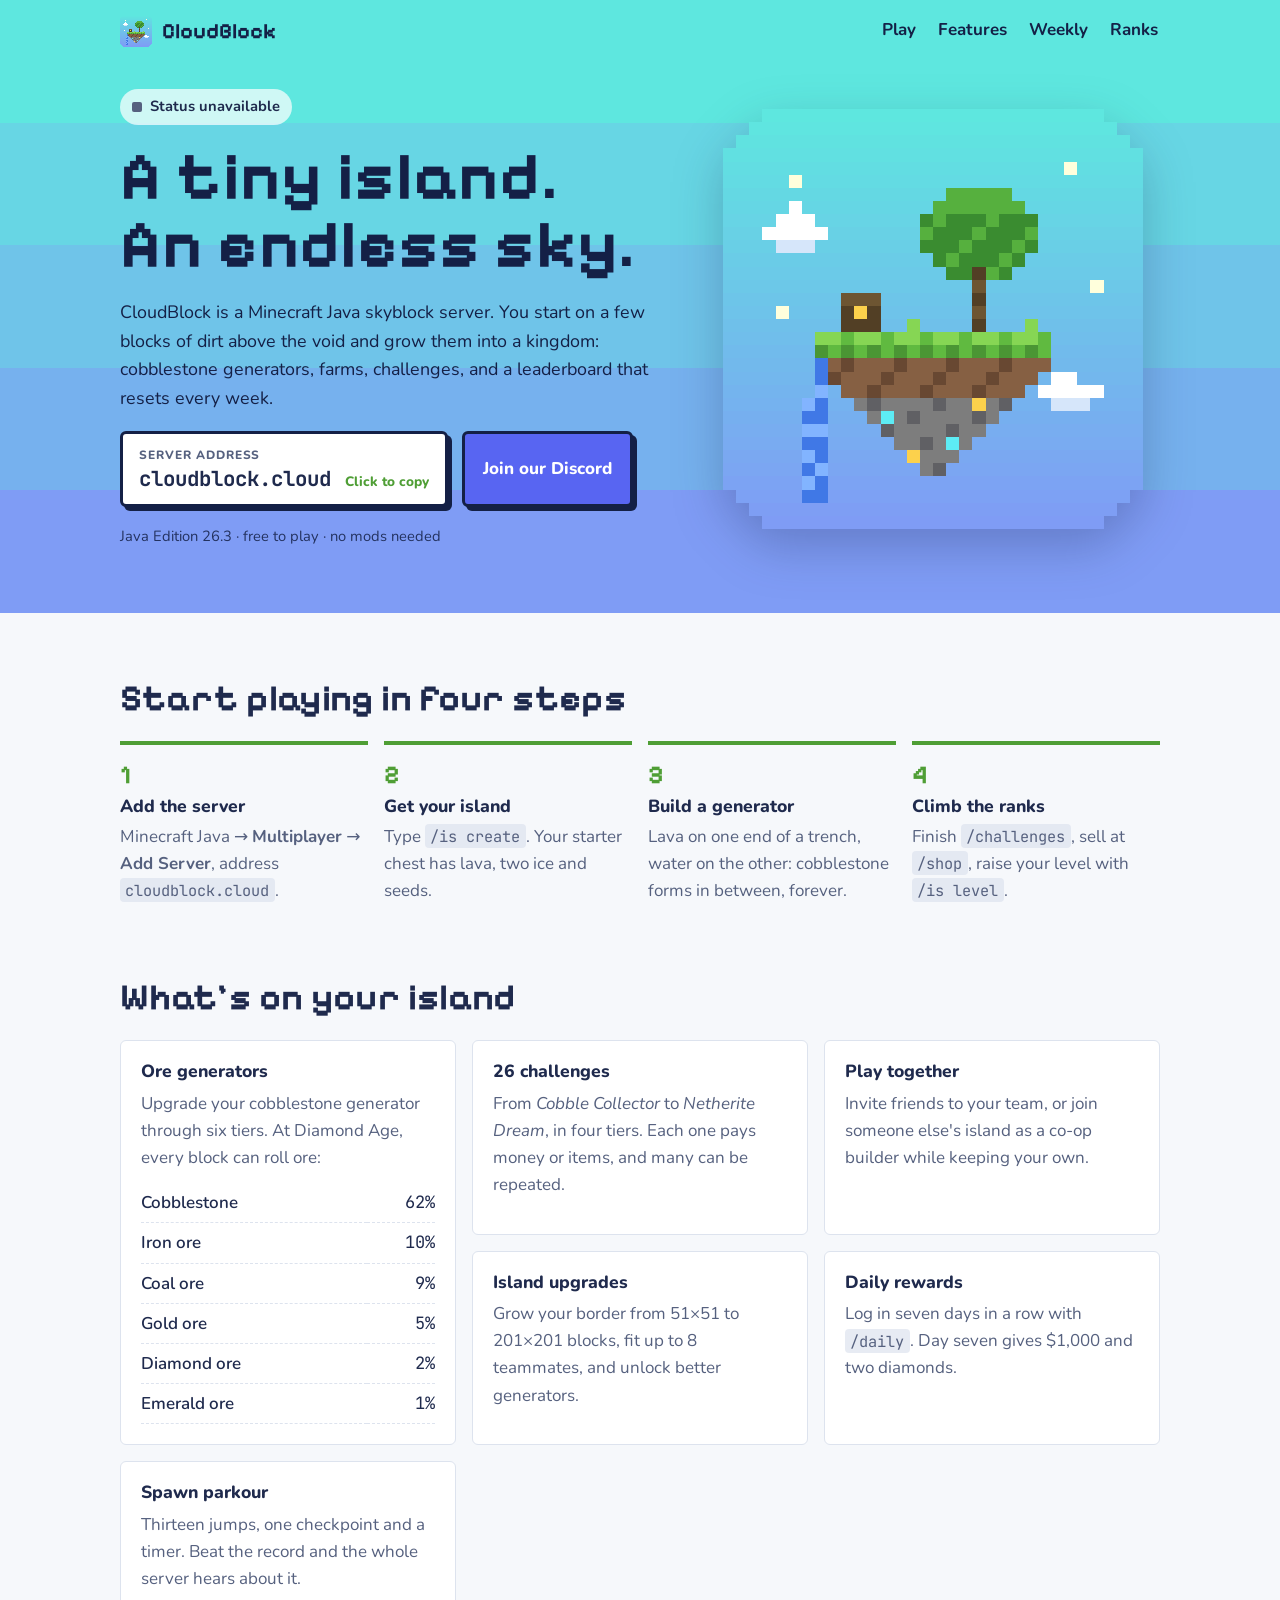
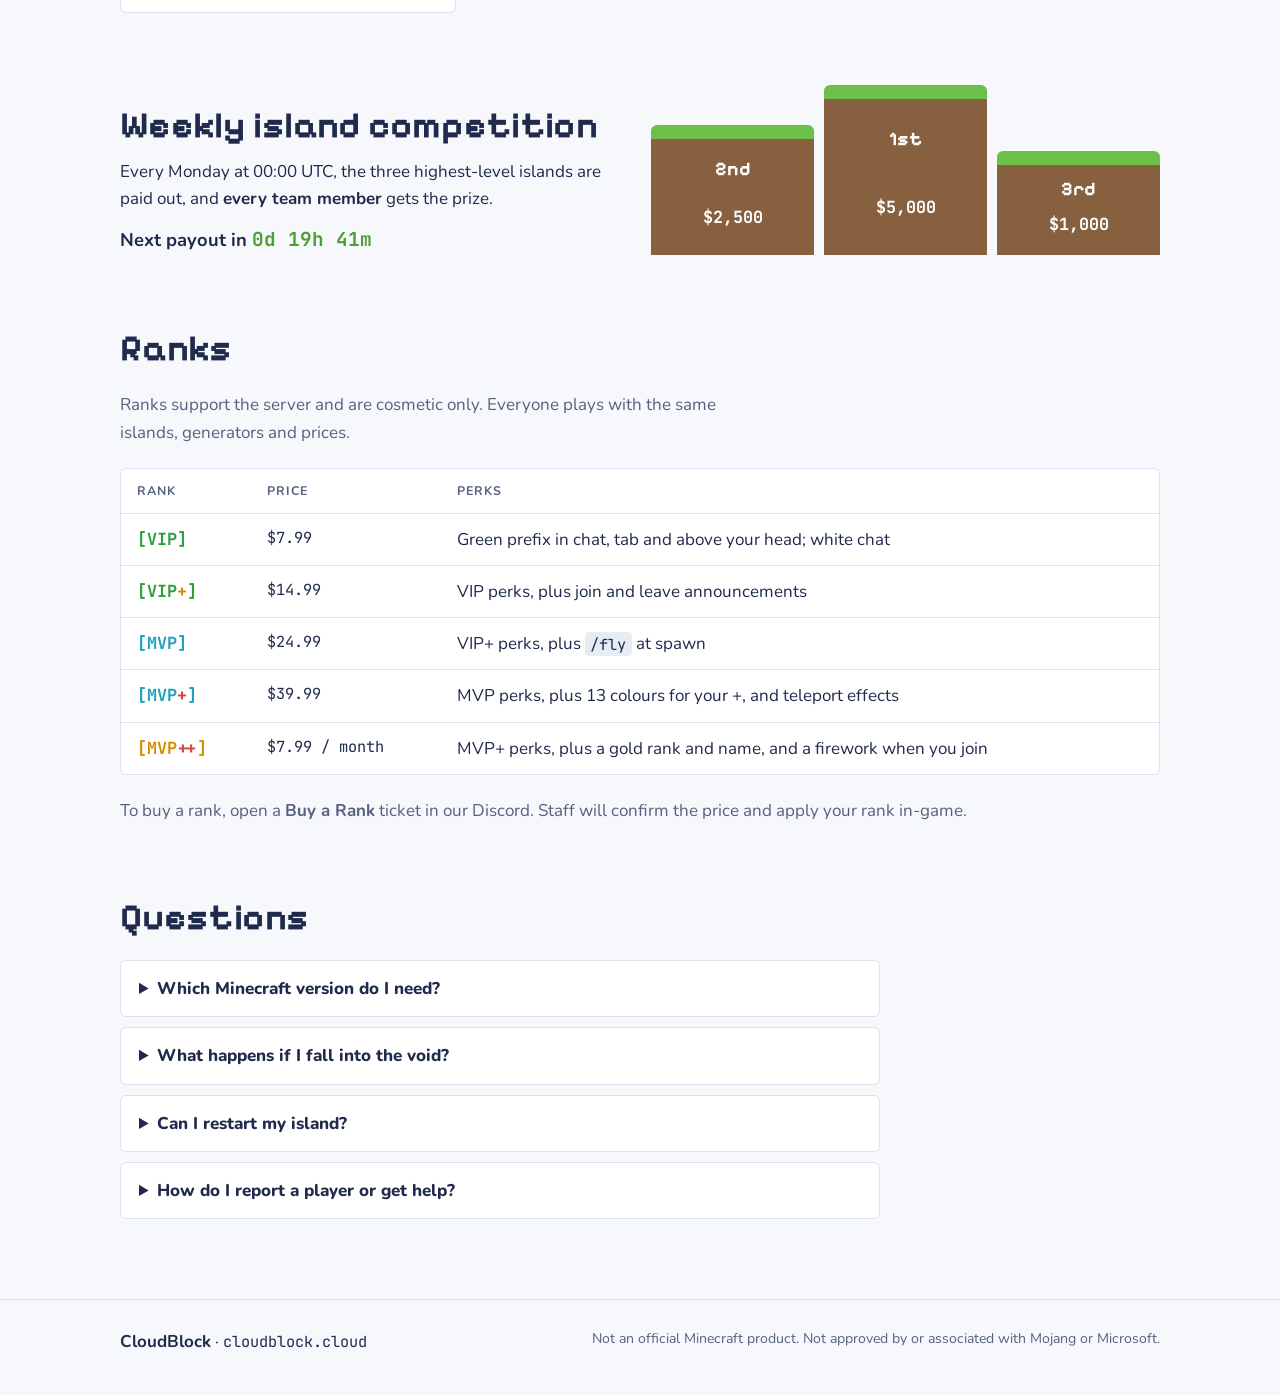
==== index.html @ 8613d55b "CloudBlock website Co-Authored-By: Claude Opus 5.5 <noreply@anthropic.com>" ====
<!doctype html>
<html lang="en">
<head>
<meta charset="utf-8">
<meta name="viewport" content="width=device-width, initial-scale=1, viewport-fit=cover">
<title>CloudBlock Skyblock</title>
<meta name="description" content="CloudBlock is a Minecraft Java skyblock server. Start on a tiny island in the void, build ore generators, finish challenges and win the weekly island competition. Join at cloudblock.cloud">
<meta property="og:title" content="CloudBlock Skyblock">
<meta property="og:description" content="Start on a tiny island in the void and build it into a kingdom. Join at cloudblock.cloud">
<meta property="og:image" content="https://cloudblock.cloud/assets/logo.png">
<meta property="og:url" content="https://cloudblock.cloud/">
<meta name="theme-color" content="#5ee7df">
<link rel="icon" type="image/png" href="assets/favicon.png">
<link rel="preconnect" href="https://fonts.googleapis.com">
<link rel="preconnect" href="https://fonts.gstatic.com" crossorigin>
<link rel="stylesheet" href="https://fonts.googleapis.com/css2?family=Pixelify+Sans:wght@500;700&family=Nunito:wght@400;600;800&family=JetBrains+Mono:wght@500;700&display=swap">
<link rel="stylesheet" href="style.css">
</head>
<body>
<header class="sky" id="top">
  <div class="clouds" aria-hidden="true"><span class="cloud c1"></span><span class="cloud c2"></span><span class="cloud c3"></span></div>
  <nav class="nav wrap" aria-label="Main">
    <a class="brand" href="#top"><img src="assets/favicon.png" alt="" width="32" height="32"><span>CloudBlock</span></a>
    <div class="nav-links">
      <a href="#start">Play</a>
      <a href="#island">Features</a>
      <a href="#weekly">Weekly</a>
      <a href="#ranks">Ranks</a>
      <a class="discord-link" href="#" data-discord hidden>Discord</a>
    </div>
  </nav>

  <div class="hero wrap">
    <div class="hero-copy">
      <p class="status" id="status" aria-live="polite"><span class="dot"></span><span id="status-text">Checking server…</span></p>
      <h1>A tiny island.<br>An endless sky.</h1>
      <p class="lede">CloudBlock is a Minecraft Java skyblock server. You start on a few blocks of dirt above the void and grow them into a kingdom: cobblestone generators, farms, challenges, and a leaderboard that resets every week.</p>
      <div class="join">
        <button class="ip" id="copy-ip" type="button" aria-describedby="copy-hint">
          <span class="ip-label">Server address</span>
          <span class="ip-value" id="ip-value">cloudblock.cloud</span>
          <span class="ip-action" id="copy-hint">Click to copy</span>
        </button>
        <a class="btn btn-discord" href="#" data-discord hidden>Join our Discord</a>
      </div>
      <p class="small">Java Edition 26.3 · free to play · no mods needed</p>
    </div>
    <div class="hero-art">
      <img class="island" src="assets/logo.png" alt="A floating grass island with an oak tree, a chest and a waterfall" width="512" height="512">
    </div>
  </div>
</header>

<main>
  <section class="section wrap" id="start">
    <h2>Start playing in four steps</h2>
    <ol class="steps">
      <li><h3>Add the server</h3><p>Minecraft Java → <b>Multiplayer</b> → <b>Add Server</b>, address <code>cloudblock.cloud</code>.</p></li>
      <li><h3>Get your island</h3><p>Type <code>/is create</code>. Your starter chest has lava, two ice and seeds.</p></li>
      <li><h3>Build a generator</h3><p>Lava on one end of a trench, water on the other: cobblestone forms in between, forever.</p></li>
      <li><h3>Climb the ranks</h3><p>Finish <code>/challenges</code>, sell at <code>/shop</code>, raise your level with <code>/is level</code>.</p></li>
    </ol>
  </section>

  <section class="section wrap" id="island">
    <h2>What's on your island</h2>
    <div class="features">
      <article class="feature">
        <h3>Ore generators</h3>
        <p>Upgrade your cobblestone generator through six tiers. At Diamond Age, every block can roll ore:</p>
        <table class="odds">
          <caption class="sr">Diamond Age generator odds</caption>
          <tbody>
            <tr><th scope="row">Cobblestone</th><td>62%</td></tr>
            <tr><th scope="row">Iron ore</th><td>10%</td></tr>
            <tr><th scope="row">Coal ore</th><td>9%</td></tr>
            <tr><th scope="row">Gold ore</th><td>5%</td></tr>
            <tr><th scope="row">Diamond ore</th><td>2%</td></tr>
            <tr><th scope="row">Emerald ore</th><td>1%</td></tr>
          </tbody>
        </table>
      </article>
      <article class="feature">
        <h3>26 challenges</h3>
        <p>From <i>Cobble Collector</i> to <i>Netherite Dream</i>, in four tiers. Each one pays money or items, and many can be repeated.</p>
      </article>
      <article class="feature">
        <h3>Play together</h3>
        <p>Invite friends to your team, or join someone else's island as a co-op builder while keeping your own.</p>
      </article>
      <article class="feature">
        <h3>Island upgrades</h3>
        <p>Grow your border from 51×51 to 201×201 blocks, fit up to 8 teammates, and unlock better generators.</p>
      </article>
      <article class="feature">
        <h3>Daily rewards</h3>
        <p>Log in seven days in a row with <code>/daily</code>. Day seven gives $1,000 and two diamonds.</p>
      </article>
      <article class="feature">
        <h3>Spawn parkour</h3>
        <p>Thirteen jumps, one checkpoint and a timer. Beat the record and the whole server hears about it.</p>
      </article>
    </div>
  </section>

  <section class="section wrap weekly" id="weekly">
    <div class="weekly-copy">
      <h2>Weekly island competition</h2>
      <p>Every Monday at 00:00 UTC, the three highest-level islands are paid out, and <b>every team member</b> gets the prize.</p>
      <p class="countdown" aria-live="off">Next payout in <span id="countdown" class="mono">—</span></p>
    </div>
    <ol class="podium" aria-label="Weekly prizes per team member">
      <li class="p2"><span class="place">2nd</span><span class="prize mono">$2,500</span></li>
      <li class="p1"><span class="place">1st</span><span class="prize mono">$5,000</span></li>
      <li class="p3"><span class="place">3rd</span><span class="prize mono">$1,000</span></li>
    </ol>
  </section>

  <section class="section wrap" id="ranks">
    <h2>Ranks</h2>
    <p class="section-lede">Ranks support the server and are cosmetic only. Everyone plays with the same islands, generators and prices.</p>
    <div class="table-wrap">
      <table class="ranks">
        <thead><tr><th scope="col">Rank</th><th scope="col">Price</th><th scope="col">Perks</th></tr></thead>
        <tbody>
          <tr><td><span class="tag vip">[VIP]</span></td><td class="mono">$7.99</td><td>Green prefix in chat, tab and above your head; white chat</td></tr>
          <tr><td><span class="tag vip">[VIP<b class="plus-gold">+</b>]</span></td><td class="mono">$14.99</td><td>VIP perks, plus join and leave announcements</td></tr>
          <tr><td><span class="tag mvp">[MVP]</span></td><td class="mono">$24.99</td><td>VIP+ perks, plus <code>/fly</code> at spawn</td></tr>
          <tr><td><span class="tag mvp">[MVP<b class="plus-red">+</b>]</span></td><td class="mono">$39.99</td><td>MVP perks, plus 13 colours for your +, and teleport effects</td></tr>
          <tr><td><span class="tag mvpp">[MVP<b class="plus-red">++</b>]</span></td><td class="mono">$7.99 / month</td><td>MVP+ perks, plus a gold rank and name, and a firework when you join</td></tr>
        </tbody>
      </table>
    </div>
    <p class="note">To buy a rank, open a <b>Buy a Rank</b> ticket in our Discord. Staff will confirm the price and apply your rank in-game.</p>
  </section>

  <section class="section wrap" id="faq">
    <h2>Questions</h2>
    <div class="faq">
      <details><summary>Which Minecraft version do I need?</summary><p>Java Edition 26.3. Older Java versions can usually join too. Bedrock is not supported yet.</p></details>
      <details><summary>What happens if I fall into the void?</summary><p>Nothing bad. You are sent back to your island home with your items.</p></details>
      <details><summary>Can I restart my island?</summary><p>Yes, with <code>/is reset</code>. Your inventory, ender chest and XP are cleared too, so resets can't be farmed.</p></details>
      <details><summary>How do I report a player or get help?</summary><p>Open a Support or Report ticket in our Discord. Only you and the staff can see it.</p></details>
    </div>
  </section>
</main>

<footer class="footer">
  <div class="wrap footer-inner">
    <p><b>CloudBlock</b> · <span class="mono">cloudblock.cloud</span></p>
    <p class="legal">Not an official Minecraft product. Not approved by or associated with Mojang or Microsoft.</p>
  </div>
</footer>

<script src="app.js"></script>
</body>
</html>
---- style.css ----
/* Layout: a pixel sky header (stepped gradient like the logo), then calm reading sections on paper. */
:root {
  --sky-1: #5ee7df;
  --sky-2: #67d6e4;
  --sky-3: #6fc4e9;
  --sky-4: #76b1ee;
  --sky-5: #7f9cf5;
  --paper: #f6f8fb;
  --surface: #ffffff;
  --ink: #1f2a4d;
  --muted: #56617f;
  --line: #dde3ee;
  --grass: #4f9e35;
  --grass-hi: #6cc04a;
  --dirt: #86603f;
  --gold: #e8a812;
  --hero-ink: #142046;
  --font-display: "Pixelify Sans", "Courier New", monospace;
  --font-body: "Nunito", "Segoe UI", system-ui, sans-serif;
  --font-mono: "JetBrains Mono", ui-monospace, Consolas, monospace;
  --radius: 6px;
}

@media (prefers-color-scheme: dark) {
  :root:not([data-theme="light"]) {
    --sky-1: #16224a;
    --sky-2: #19285a;
    --sky-3: #1d2f68;
    --sky-4: #213676;
    --sky-5: #263d85;
    --paper: #0f1426;
    --surface: #161d36;
    --ink: #e7ecfa;
    --muted: #a3adc9;
    --line: #273152;
    --grass: #6cc04a;
    --grass-hi: #86d663;
    --hero-ink: #f1f5ff;
    color-scheme: dark;
  }
}
:root[data-theme="dark"] {
  --sky-1: #16224a; --sky-2: #19285a; --sky-3: #1d2f68; --sky-4: #213676; --sky-5: #263d85;
  --paper: #0f1426; --surface: #161d36; --ink: #e7ecfa; --muted: #a3adc9; --line: #273152;
  --grass: #6cc04a; --grass-hi: #86d663; --hero-ink: #f1f5ff;
  color-scheme: dark;
}

* { box-sizing: border-box; }
html { scroll-behavior: smooth; }
body {
  margin: 0;
  background: var(--paper);
  color: var(--ink);
  font: 400 17px/1.6 var(--font-body);
  -webkit-font-smoothing: antialiased;
}
img { max-width: 100%; height: auto; }
a { color: inherit; }
code, .mono { font-family: var(--font-mono); font-size: .9em; }
code { background: color-mix(in srgb, var(--line) 70%, transparent); padding: .1em .35em; border-radius: 4px; }
.sr { position: absolute; width: 1px; height: 1px; overflow: hidden; clip: rect(0 0 0 0); }
.wrap { width: min(1080px, 100%); margin-inline: auto; padding-inline: 20px; }
h1, h2, h3 { text-wrap: balance; line-height: 1.15; margin: 0; }
h2 { font: 700 clamp(1.7rem, 3.2vw, 2.3rem)/1.15 var(--font-display); letter-spacing: .01em; }
h3 { font-size: 1.1rem; font-weight: 800; }
:focus-visible { outline: 3px solid var(--gold); outline-offset: 3px; }

/* ---------- sky header ---------- */
.sky {
  position: relative;
  overflow: hidden;
  color: var(--hero-ink);
  /* Hard stops give the sky the same banded look as the pixel logo. */
  background: linear-gradient(180deg,
    var(--sky-1) 0 20%, var(--sky-2) 20% 40%, var(--sky-3) 40% 60%, var(--sky-4) 60% 80%, var(--sky-5) 80% 100%);
  padding-block: 12px 56px;
}
.nav { display: flex; align-items: center; justify-content: space-between; gap: 16px; flex-wrap: wrap; position: relative; z-index: 2; }
.brand { display: flex; align-items: center; gap: 10px; text-decoration: none; font: 700 1.35rem var(--font-display); }
.brand img { image-rendering: pixelated; }
.nav-links { display: flex; gap: 6px 18px; flex-wrap: wrap; font-weight: 700; }
.nav-links a { text-decoration: none; padding: 4px 2px; border-bottom: 2px solid transparent; }
.nav-links a:hover { border-color: currentColor; }

.hero {
  position: relative; z-index: 1;
  display: grid; grid-template-columns: minmax(0, 1.1fr) minmax(0, .9fr); gap: 32px; align-items: center;
  padding-block: 40px 8px;
}
.hero-copy { min-width: 0; display: grid; gap: 18px; }
.hero h1 { font: 700 clamp(2.4rem, 6vw, 4.2rem)/1.02 var(--font-display); letter-spacing: .01em; }
.lede { margin: 0; font-size: 1.12rem; max-width: 56ch; }
.small { margin: 0; font-size: .92rem; opacity: .85; }

.status {
  justify-self: start; margin: 0;
  display: inline-flex; align-items: center; gap: 8px;
  padding: 6px 12px; border-radius: 999px;
  background: color-mix(in srgb, var(--surface) 70%, transparent);
  color: var(--ink); font-weight: 700; font-size: .92rem;
}
.dot { width: 10px; height: 10px; border-radius: 2px; background: var(--muted); }
.status.online .dot { background: #2fb84b; box-shadow: 0 0 0 3px color-mix(in srgb, #2fb84b 30%, transparent); }
.status.offline .dot { background: #d9443b; }

.join { display: flex; flex-wrap: wrap; gap: 14px; align-items: stretch; }
.ip {
  display: grid; grid-template-columns: auto auto; column-gap: 14px; align-items: baseline;
  text-align: left; cursor: pointer;
  padding: 12px 16px; border: 3px solid var(--hero-ink); border-radius: var(--radius);
  background: var(--surface); color: var(--ink);
  box-shadow: 4px 4px 0 var(--hero-ink);
  font: inherit; transition: transform .08s, box-shadow .08s;
}
.ip:hover { transform: translate(-1px, -1px); box-shadow: 5px 5px 0 var(--hero-ink); }
.ip:active { transform: translate(3px, 3px); box-shadow: 1px 1px 0 var(--hero-ink); }
.ip-label { grid-column: 1 / -1; font-size: .75rem; font-weight: 800; text-transform: uppercase; letter-spacing: .08em; color: var(--muted); }
.ip-value { font: 700 1.3rem var(--font-mono); }
.ip-action { font-size: .85rem; color: var(--grass); font-weight: 800; }

.btn {
  display: inline-flex; align-items: center; padding: 12px 18px; border-radius: var(--radius);
  font-weight: 800; text-decoration: none;
  border: 3px solid var(--hero-ink); box-shadow: 4px 4px 0 var(--hero-ink);
}
.btn-discord { background: #5865f2; color: #fff; }

.hero-art { display: grid; place-items: center; min-width: 0; }
.island {
  width: min(420px, 100%); image-rendering: pixelated;
  /* The logo's own sky is clipped to a rounded square; float it as a tile. */
  border-radius: 18px;
  filter: drop-shadow(0 18px 24px rgba(20, 32, 70, .25));
  animation: bob 6s ease-in-out infinite;
}
@keyframes bob { 50% { transform: translateY(-12px); } }

.clouds { position: absolute; inset: 0; pointer-events: none; }
.cloud {
  position: absolute; width: 12px; height: 12px; background: #fff; opacity: .85;
  /* A small pixel cloud drawn with box-shadows, 12px per pixel. */
  box-shadow: 12px 0 #fff, 24px 0 #fff, -12px 12px #fff, 0 12px #fff, 12px 12px #fff, 24px 12px #fff, 36px 12px #fff,
    -12px 24px #dde9fb, 0 24px #dde9fb, 12px 24px #dde9fb, 24px 24px #dde9fb, 36px 24px #dde9fb;
  animation: drift linear infinite;
}
.c1 { top: 16%; left: -10%; animation-duration: 70s; }
.c2 { top: 58%; left: -20%; animation-duration: 95s; animation-delay: -40s; transform: scale(.7); }
.c3 { top: 30%; left: -15%; animation-duration: 120s; animation-delay: -80s; }
@keyframes drift { to { left: 110%; } }
@media (prefers-color-scheme: dark) { :root:not([data-theme="light"]) .cloud { opacity: .18; } }
:root[data-theme="dark"] .cloud { opacity: .18; }

/* ---------- sections ---------- */
.section { padding-block: 64px 8px; display: grid; gap: 22px; }
.section-lede { margin: 0; color: var(--muted); max-width: 62ch; }

.steps { list-style: none; padding: 0; margin: 0; counter-reset: step; display: grid; grid-template-columns: repeat(4, minmax(0, 1fr)); gap: 16px; }
.steps li { counter-increment: step; display: grid; gap: 6px; align-content: start; padding-top: 14px; border-top: 4px solid var(--grass); }
.steps li::before { content: counter(step); font: 700 1.6rem var(--font-display); color: var(--grass); }
.steps p { margin: 0; color: var(--muted); }

.features { display: grid; grid-template-columns: repeat(3, minmax(0, 1fr)); gap: 16px; }
.feature { min-width: 0; display: grid; gap: 8px; align-content: start; padding: 20px; background: var(--surface); border: 1px solid var(--line); border-radius: var(--radius); }
.feature p { margin: 0; color: var(--muted); }
.feature:first-child { grid-row: span 2; }
.odds { width: 100%; border-collapse: collapse; font-variant-numeric: tabular-nums; margin-top: 4px; }
.odds th { text-align: left; font-weight: 600; color: var(--ink); }
.odds td { text-align: right; font-family: var(--font-mono); }
.odds th, .odds td { padding: 6px 0; border-bottom: 1px dashed var(--line); }

/* weekly */
.weekly { grid-template-columns: minmax(0, 1fr) minmax(0, 1fr); align-items: end; }
.weekly-copy { display: grid; gap: 12px; min-width: 0; }
.weekly-copy p { margin: 0; }
.countdown { font-size: 1.15rem; font-weight: 700; }
.countdown .mono { font-size: 1.05em; color: var(--grass); }
.podium { list-style: none; margin: 0; padding: 0; display: grid; grid-template-columns: repeat(3, minmax(0, 1fr)); gap: 10px; align-items: end; }
.podium li { display: grid; gap: 4px; place-items: center; padding: 14px 6px; color: #fff; border-radius: var(--radius) var(--radius) 0 0;
  background: linear-gradient(180deg, var(--grass-hi) 0 14px, var(--dirt) 14px); text-align: center; }
.p1 { min-height: 170px; }
.p2 { min-height: 130px; }
.p3 { min-height: 104px; }
.place { font: 700 1.2rem var(--font-display); margin-top: 8px; }
.prize { font-weight: 700; font-size: 1.05rem; }

/* ranks */
.table-wrap { overflow-x: auto; border: 1px solid var(--line); border-radius: var(--radius); background: var(--surface); }
.ranks { width: 100%; border-collapse: collapse; min-width: 560px; }
.ranks th, .ranks td { padding: 12px 16px; text-align: left; border-bottom: 1px solid var(--line); vertical-align: top; }
.ranks thead th { font-size: .78rem; text-transform: uppercase; letter-spacing: .08em; color: var(--muted); }
.ranks tbody tr:last-child td { border-bottom: 0; }
.tag { font: 700 1.05rem var(--font-mono); white-space: nowrap; }
.tag b { font-weight: 700; }
.vip { color: #2e9e3c; }
.mvp { color: #1f9fbf; }
.mvpp { color: #d18f00; }
.plus-gold { color: #d18f00; }
.plus-red { color: #d9443b; }
.note { margin: 0; color: var(--muted); }

/* faq */
.faq { display: grid; gap: 10px; max-width: 760px; }
details { border: 1px solid var(--line); border-radius: var(--radius); background: var(--surface); padding: 14px 18px; }
summary { cursor: pointer; font-weight: 800; }
details p { margin: 10px 0 0; color: var(--muted); }

.footer { margin-top: 72px; border-top: 1px solid var(--line); padding-block: 28px 40px; }
.footer-inner { display: flex; flex-wrap: wrap; gap: 8px 24px; justify-content: space-between; }
.footer p { margin: 0; }
.legal { color: var(--muted); font-size: .88rem; }

/* ---------- responsive ---------- */
@media (max-width: 860px) {
  .hero { grid-template-columns: minmax(0, 1fr); }
  .hero-art { order: -1; }
  .island { width: min(240px, 70%); }
  .steps { grid-template-columns: repeat(2, minmax(0, 1fr)); }
  .features { grid-template-columns: repeat(2, minmax(0, 1fr)); }
  .feature:first-child { grid-row: auto; }
  .weekly { grid-template-columns: minmax(0, 1fr); }
}
@media (max-width: 520px) {
  body { font-size: 16px; }
  .steps, .features { grid-template-columns: minmax(0, 1fr); }
  .ip-value { font-size: 1.1rem; }
  .nav-links { gap: 4px 12px; font-size: .95rem; }
}
@media (prefers-reduced-motion: reduce) {
  .island, .cloud { animation: none; }
  html { scroll-behavior: auto; }
}
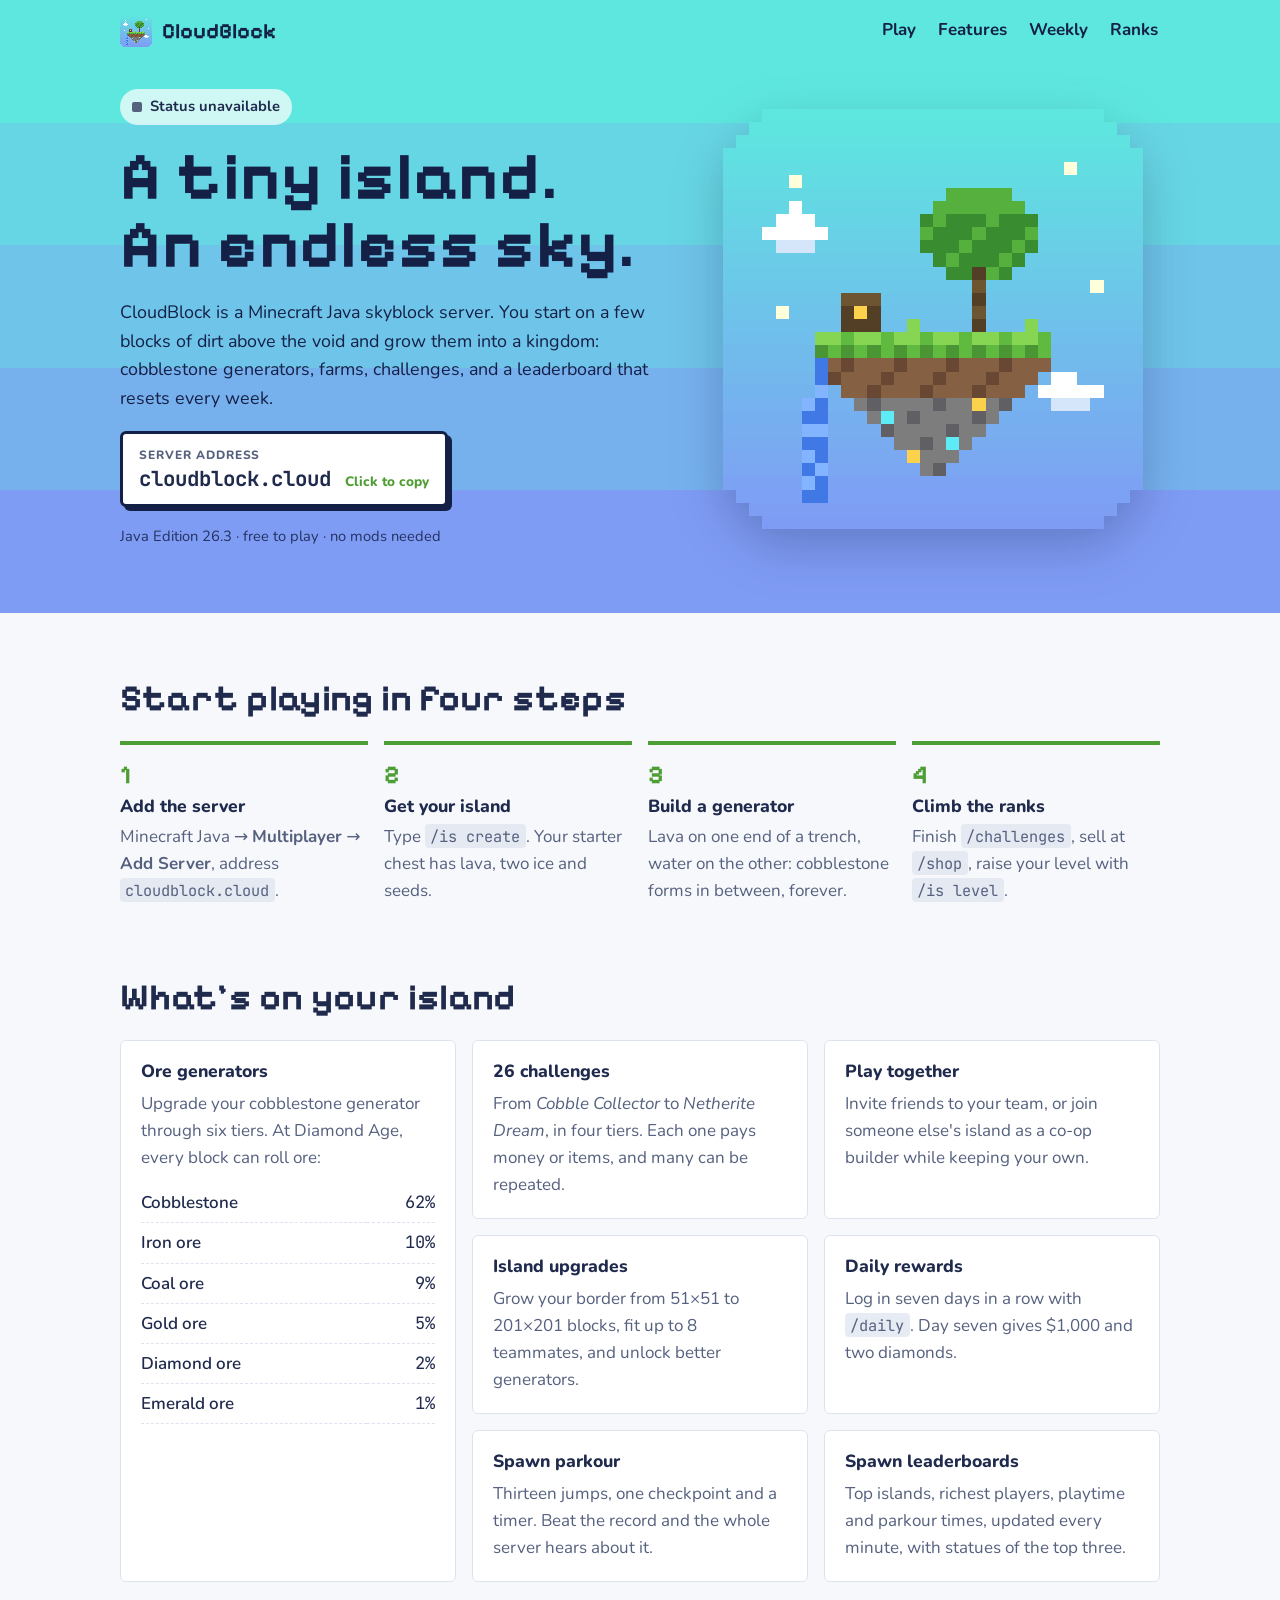
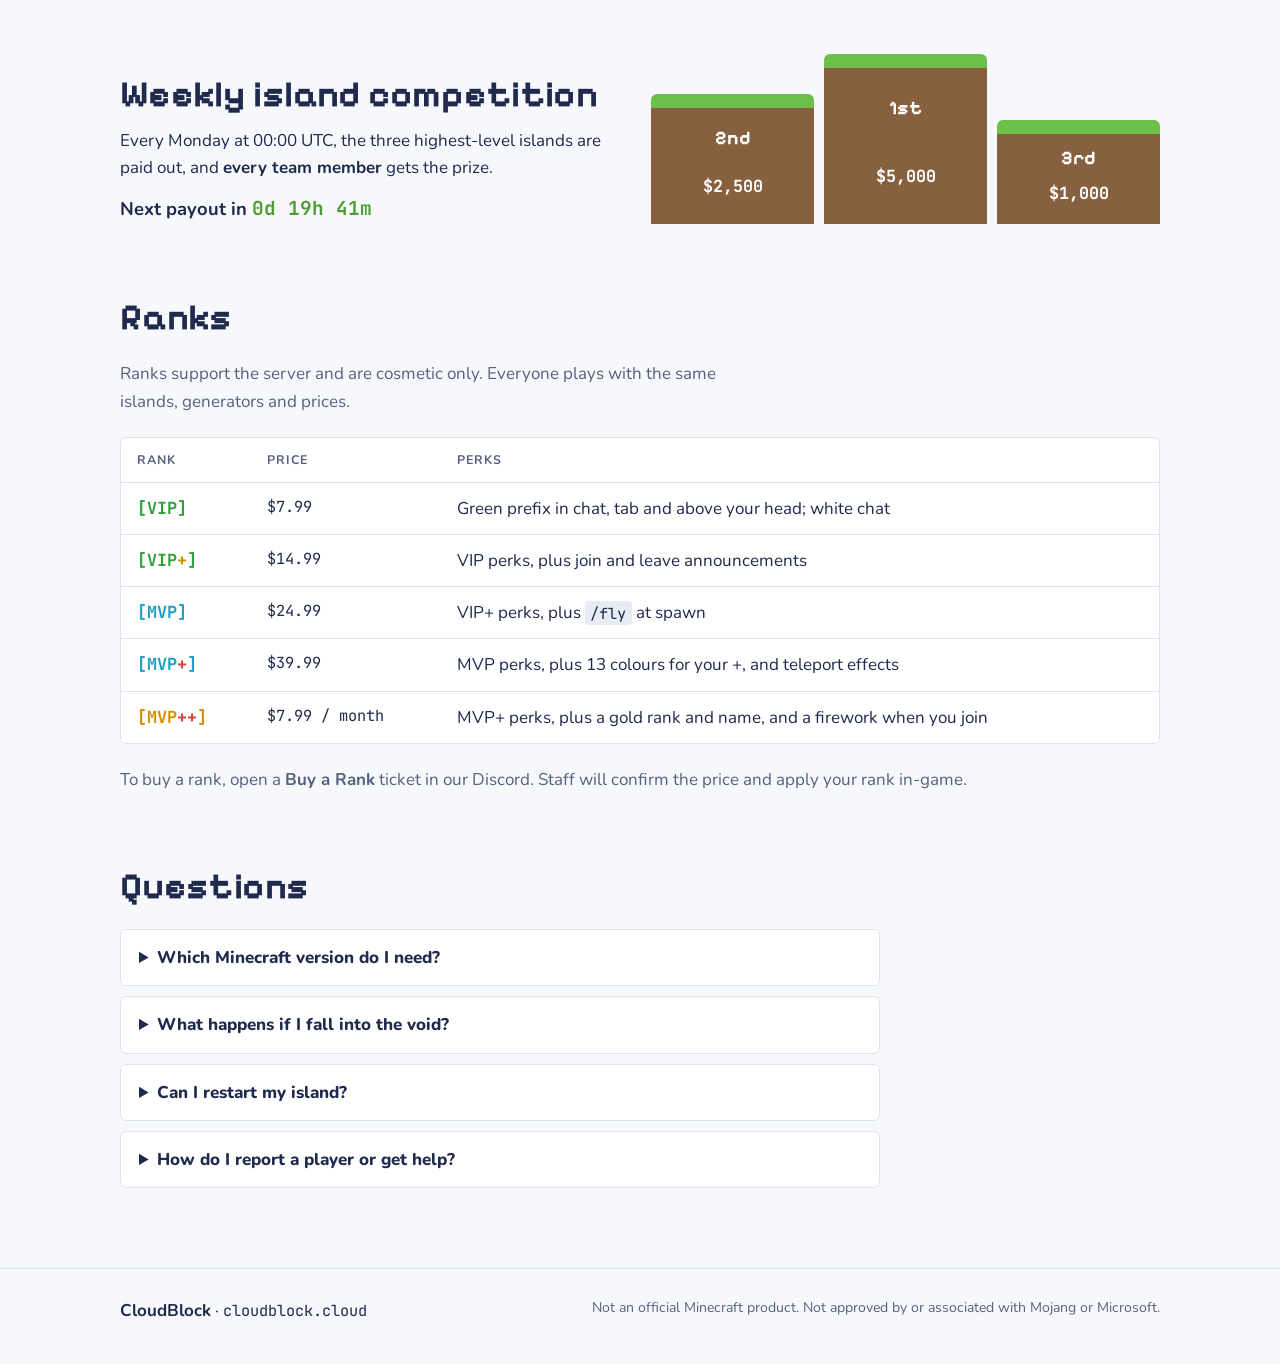
==== commit 93c53b8a: "Fill the features grid and keep ++ readable in rank tags Co-Authored-By: Claude Opus 5.5 <noreply@an" ====
--- a/index.html
+++ b/index.html
@@ -100,6 +100,10 @@
         <h3>Spawn parkour</h3>
         <p>Thirteen jumps, one checkpoint and a timer. Beat the record and the whole server hears about it.</p>
       </article>
+      <article class="feature">
+        <h3>Spawn leaderboards</h3>
+        <p>Top islands, richest players, playtime and parkour times, updated every minute, with statues of the top three.</p>
+      </article>
     </div>
   </section>
 
--- a/style.css
+++ b/style.css
@@ -47,6 +47,7 @@
 }
 
 * { box-sizing: border-box; }
+[hidden] { display: none !important; }
 html { scroll-behavior: smooth; }
 body {
   margin: 0;
@@ -163,7 +164,7 @@
 .features { display: grid; grid-template-columns: repeat(3, minmax(0, 1fr)); gap: 16px; }
 .feature { min-width: 0; display: grid; gap: 8px; align-content: start; padding: 20px; background: var(--surface); border: 1px solid var(--line); border-radius: var(--radius); }
 .feature p { margin: 0; color: var(--muted); }
-.feature:first-child { grid-row: span 2; }
+.feature:first-child { grid-row: span 3; }
 .odds { width: 100%; border-collapse: collapse; font-variant-numeric: tabular-nums; margin-top: 4px; }
 .odds th { text-align: left; font-weight: 600; color: var(--ink); }
 .odds td { text-align: right; font-family: var(--font-mono); }
@@ -190,7 +191,7 @@
 .ranks th, .ranks td { padding: 12px 16px; text-align: left; border-bottom: 1px solid var(--line); vertical-align: top; }
 .ranks thead th { font-size: .78rem; text-transform: uppercase; letter-spacing: .08em; color: var(--muted); }
 .ranks tbody tr:last-child td { border-bottom: 0; }
-.tag { font: 700 1.05rem var(--font-mono); white-space: nowrap; }
+.tag { font: 700 1.05rem var(--font-mono); white-space: nowrap; font-variant-ligatures: none; }
 .tag b { font-weight: 700; }
 .vip { color: #2e9e3c; }
 .mvp { color: #1f9fbf; }
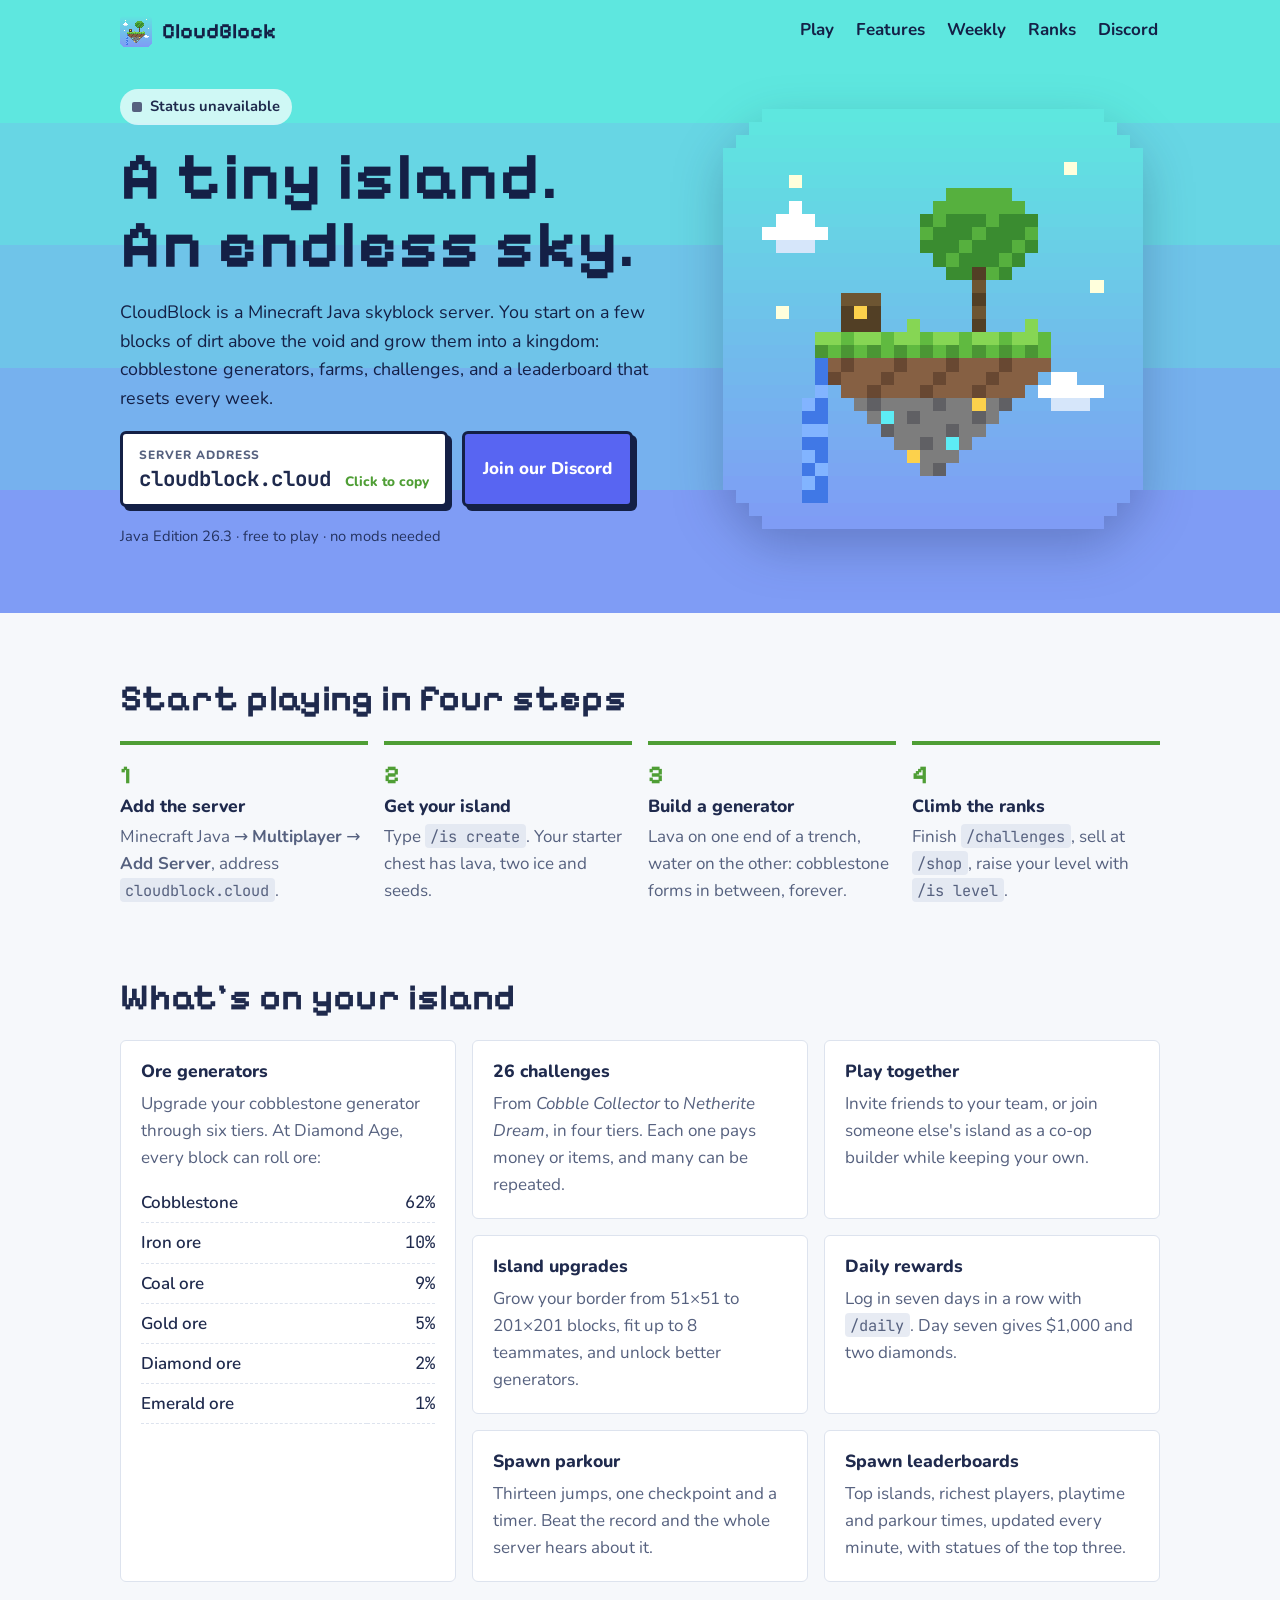
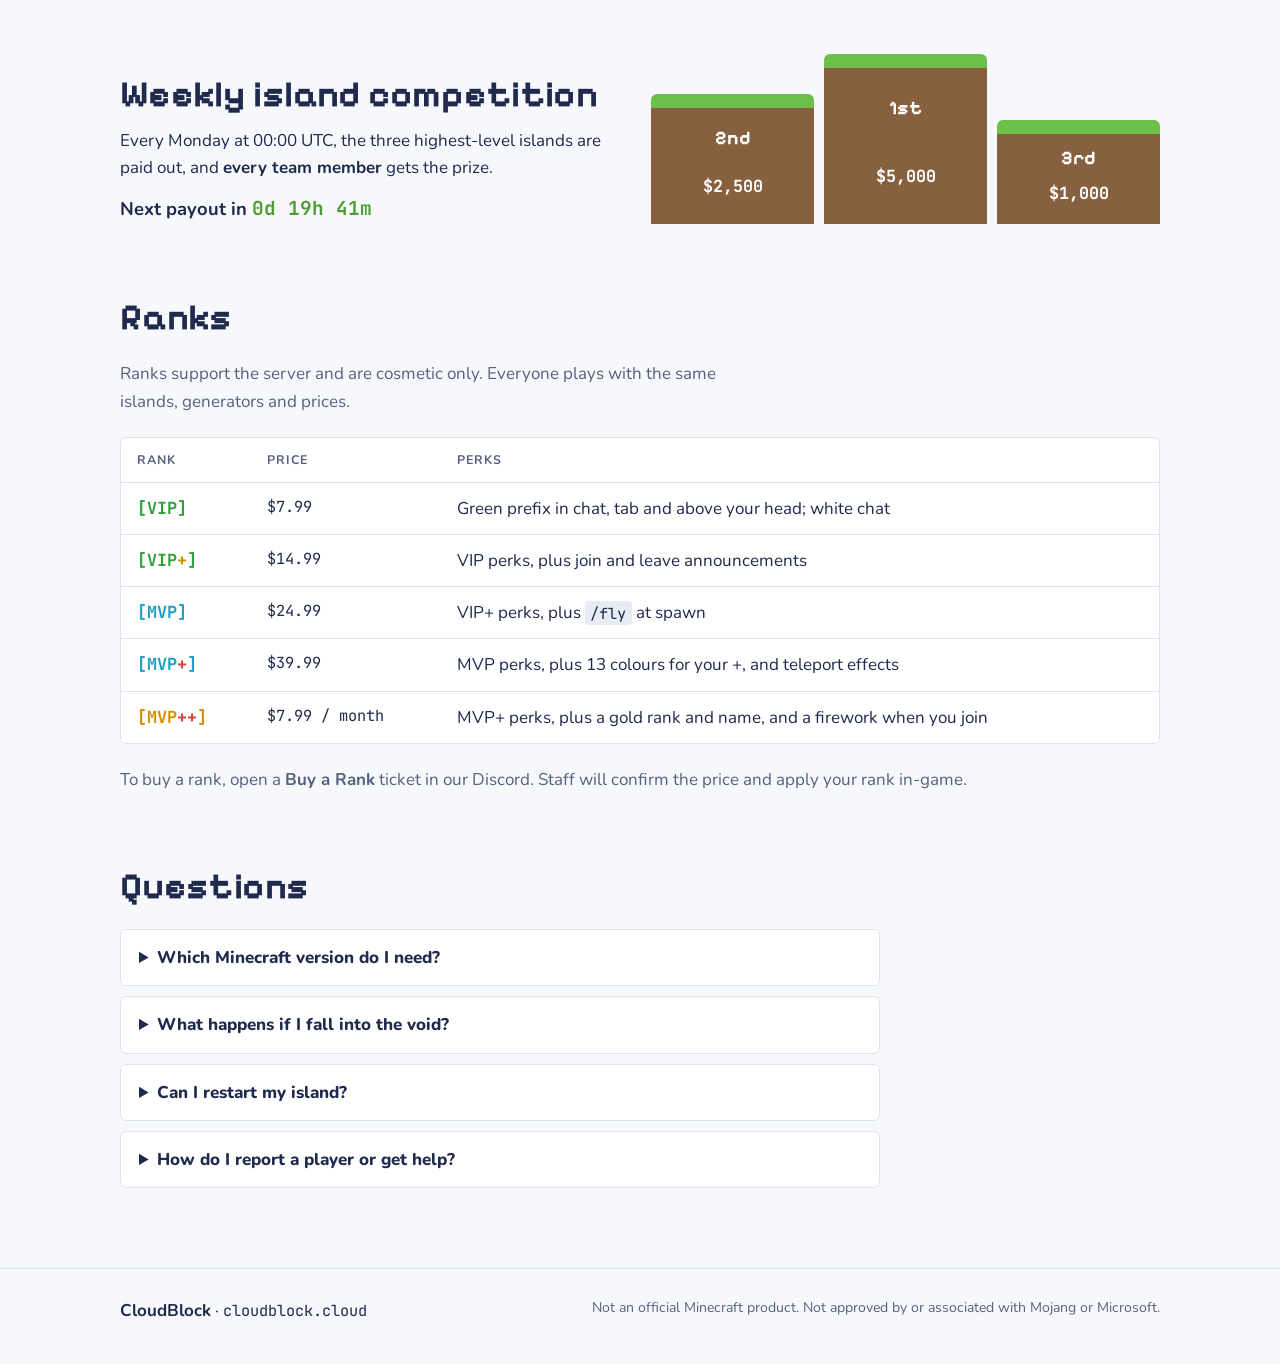
==== commit 8262f8d9: "Add the Discord invite Co-Authored-By: Claude Opus 5.5 <noreply@anthropic.com>" ====
--- a/index.html
+++ b/index.html
@@ -14,7 +14,7 @@
 <link rel="preconnect" href="https://fonts.googleapis.com">
 <link rel="preconnect" href="https://fonts.gstatic.com" crossorigin>
 <link rel="stylesheet" href="https://fonts.googleapis.com/css2?family=Pixelify+Sans:wght@500;700&family=Nunito:wght@400;600;800&family=JetBrains+Mono:wght@500;700&display=swap">
-<link rel="stylesheet" href="style.css">
+<link rel="stylesheet" href="style.css?v=4">
 </head>
 <body>
 <header class="sky" id="top">
@@ -156,6 +156,6 @@
   </div>
 </footer>
 
-<script src="app.js"></script>
+<script src="app.js?v=4"></script>
 </body>
 </html>
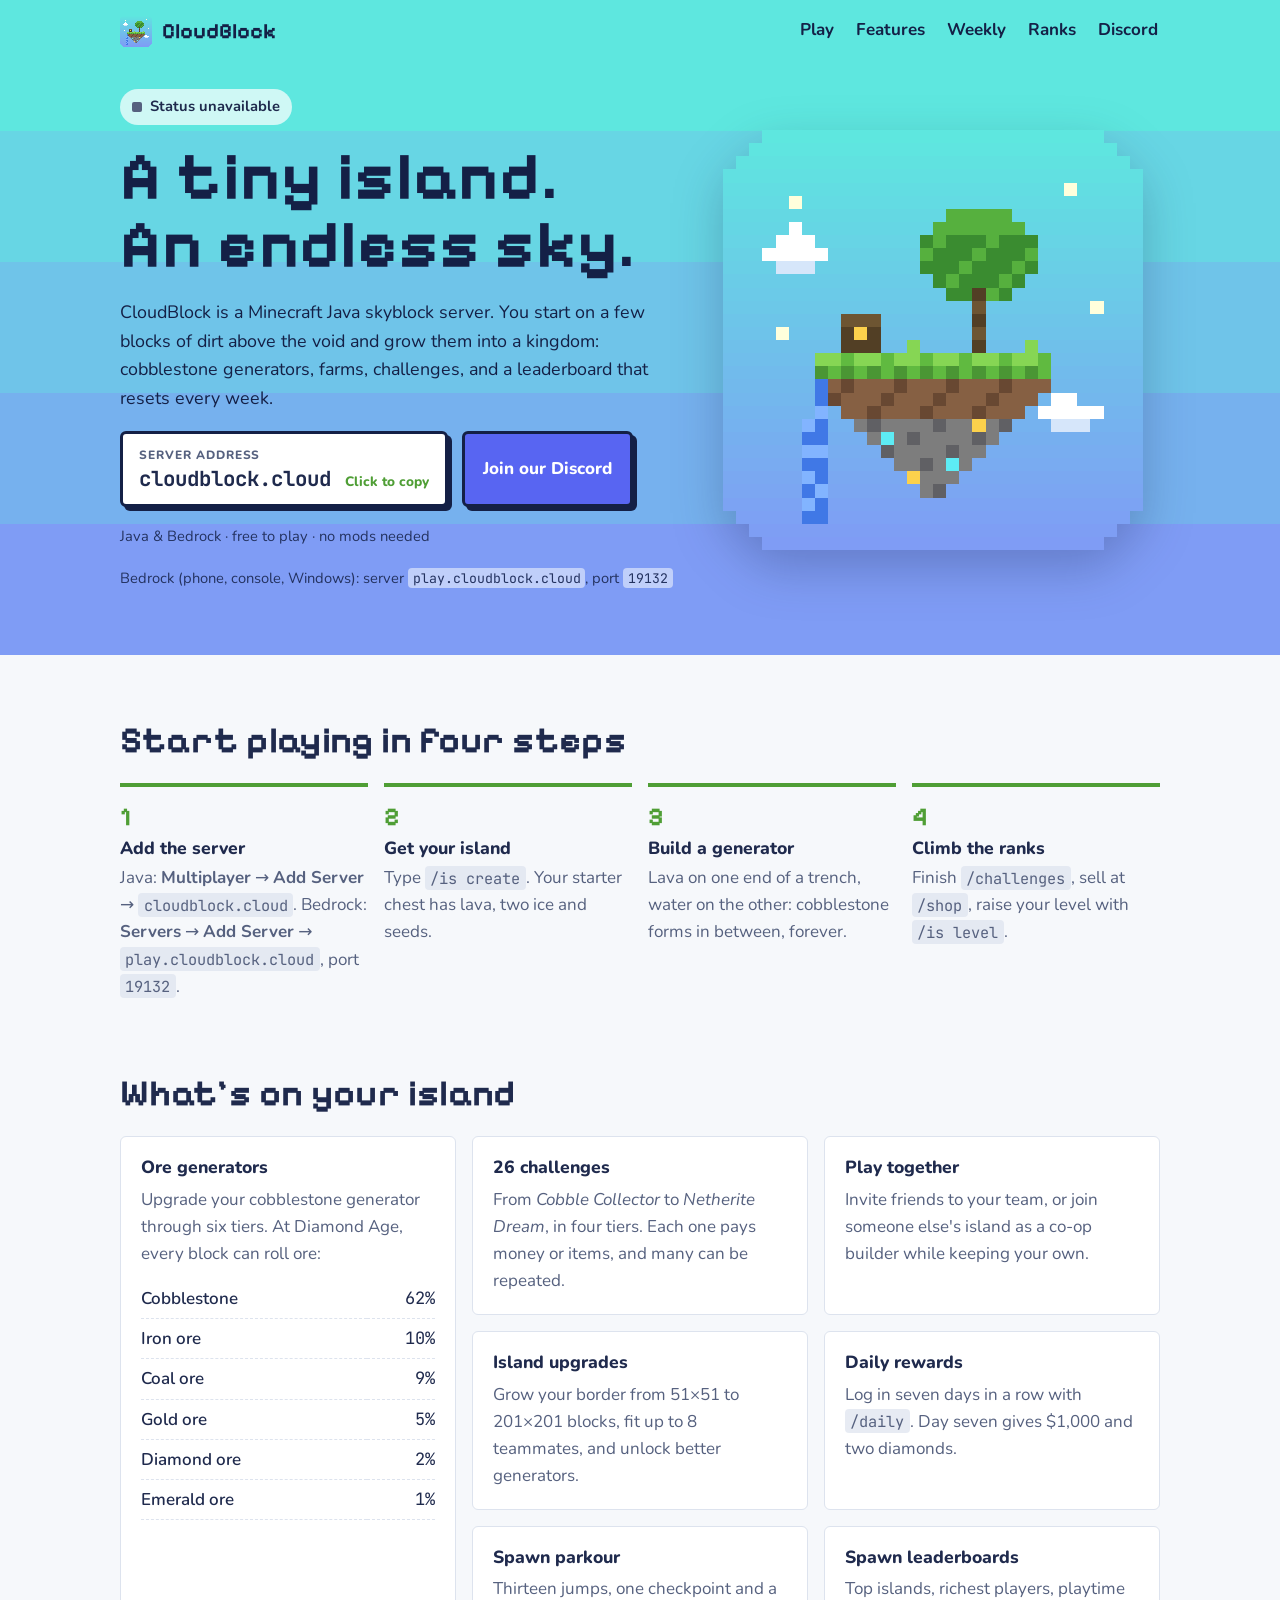
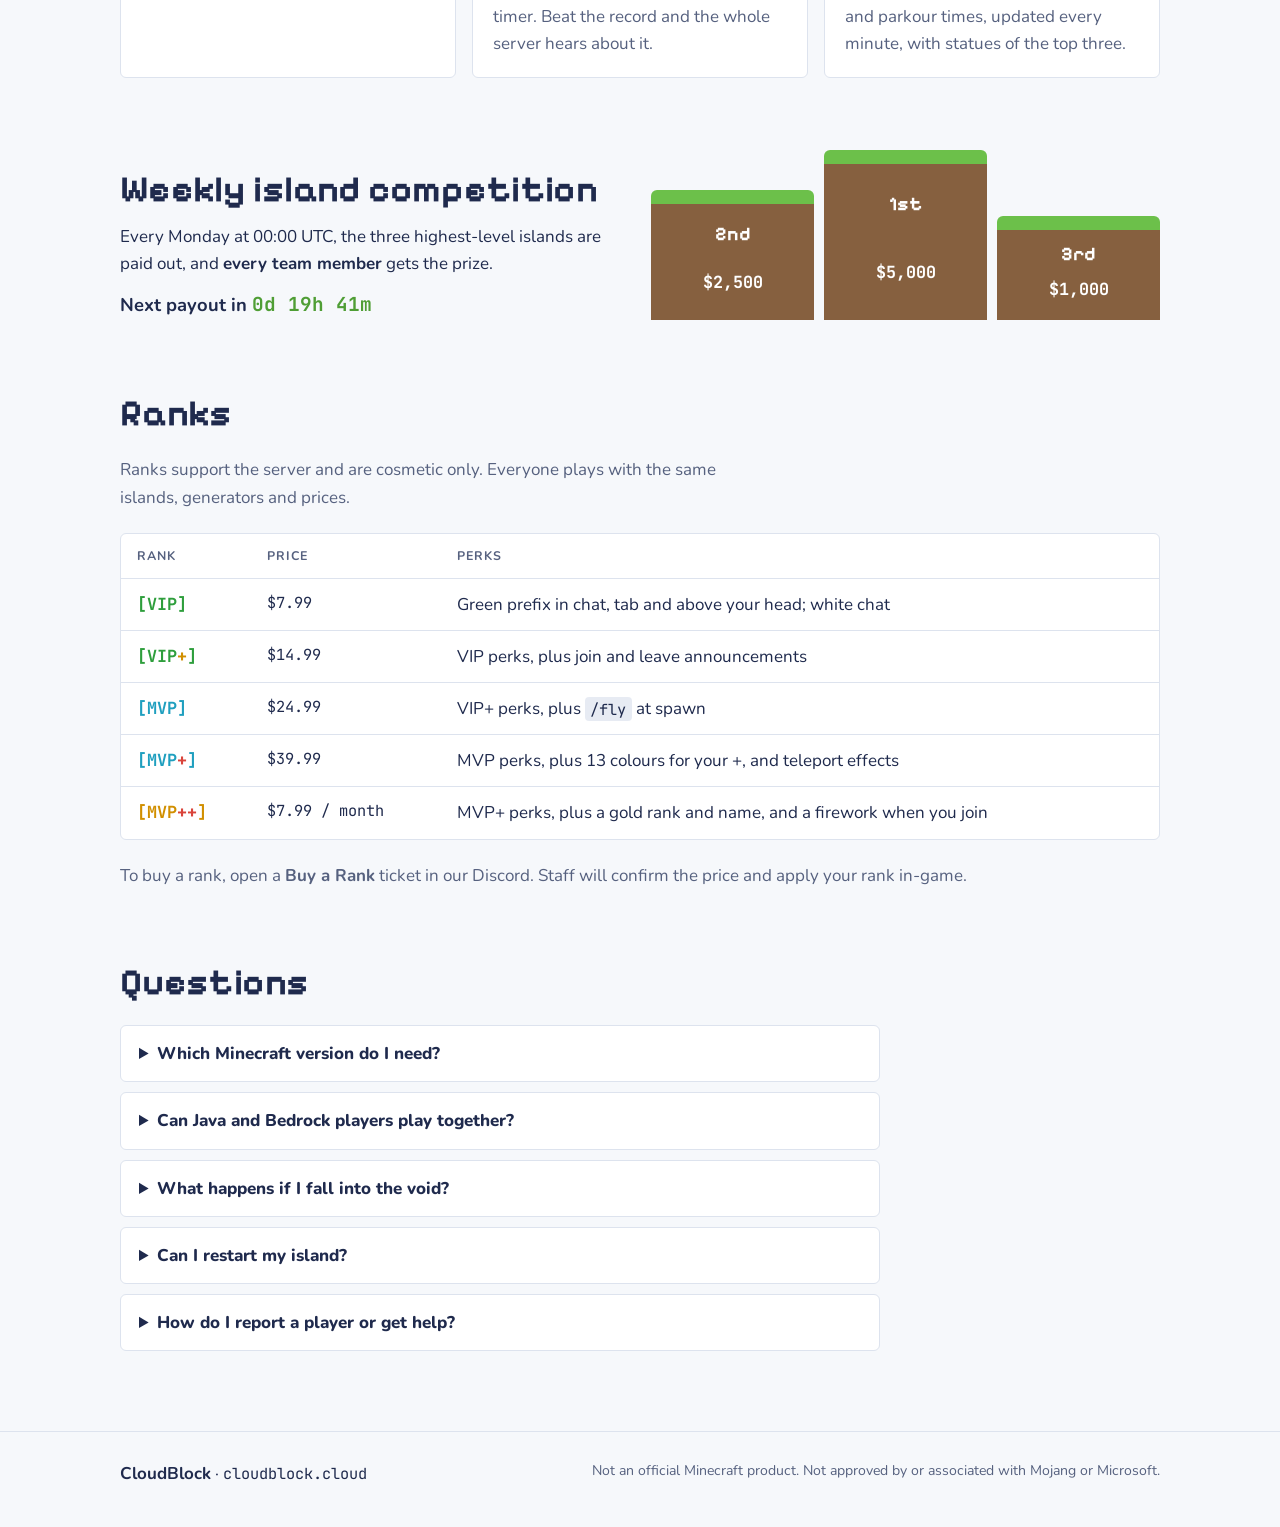
==== commit af36fd30: "Add Bedrock join instructions Co-Authored-By: Claude Opus 5.5 <noreply@anthropic.com>" ====
--- a/index.html
+++ b/index.html
@@ -14,7 +14,7 @@
 <link rel="preconnect" href="https://fonts.googleapis.com">
 <link rel="preconnect" href="https://fonts.gstatic.com" crossorigin>
 <link rel="stylesheet" href="https://fonts.googleapis.com/css2?family=Pixelify+Sans:wght@500;700&family=Nunito:wght@400;600;800&family=JetBrains+Mono:wght@500;700&display=swap">
-<link rel="stylesheet" href="style.css?v=4">
+<link rel="stylesheet" href="style.css?v=5">
 </head>
 <body>
 <header class="sky" id="top">
@@ -43,7 +43,8 @@
         </button>
         <a class="btn btn-discord" href="#" data-discord hidden>Join our Discord</a>
       </div>
-      <p class="small">Java Edition 26.3 · free to play · no mods needed</p>
+      <p class="small">Java &amp; Bedrock · free to play · no mods needed</p>
+      <p class="small bedrock">Bedrock (phone, console, Windows): server <code>play.cloudblock.cloud</code>, port <code>19132</code></p>
     </div>
     <div class="hero-art">
       <img class="island" src="assets/logo.png" alt="A floating grass island with an oak tree, a chest and a waterfall" width="512" height="512">
@@ -55,7 +56,7 @@
   <section class="section wrap" id="start">
     <h2>Start playing in four steps</h2>
     <ol class="steps">
-      <li><h3>Add the server</h3><p>Minecraft Java → <b>Multiplayer</b> → <b>Add Server</b>, address <code>cloudblock.cloud</code>.</p></li>
+      <li><h3>Add the server</h3><p>Java: <b>Multiplayer</b> → <b>Add Server</b> → <code>cloudblock.cloud</code>. Bedrock: <b>Servers</b> → <b>Add Server</b> → <code>play.cloudblock.cloud</code>, port <code>19132</code>.</p></li>
       <li><h3>Get your island</h3><p>Type <code>/is create</code>. Your starter chest has lava, two ice and seeds.</p></li>
       <li><h3>Build a generator</h3><p>Lava on one end of a trench, water on the other: cobblestone forms in between, forever.</p></li>
       <li><h3>Climb the ranks</h3><p>Finish <code>/challenges</code>, sell at <code>/shop</code>, raise your level with <code>/is level</code>.</p></li>
@@ -141,7 +142,8 @@
   <section class="section wrap" id="faq">
     <h2>Questions</h2>
     <div class="faq">
-      <details><summary>Which Minecraft version do I need?</summary><p>Java Edition 26.3. Older Java versions can usually join too. Bedrock is not supported yet.</p></details>
+      <details><summary>Which Minecraft version do I need?</summary><p>Java Edition 26.3 (older Java versions can usually join too) or the latest Bedrock Edition on phone, console or Windows. Bedrock players sign in with their Xbox account; no Java account is needed.</p></details>
+      <details><summary>Can Java and Bedrock players play together?</summary><p>Yes. Everyone shares the same islands, chat and leaderboards. Bedrock names start with a dot, like <code>.Steve</code>.</p></details>
       <details><summary>What happens if I fall into the void?</summary><p>Nothing bad. You are sent back to your island home with your items.</p></details>
       <details><summary>Can I restart my island?</summary><p>Yes, with <code>/is reset</code>. Your inventory, ender chest and XP are cleared too, so resets can't be farmed.</p></details>
       <details><summary>How do I report a player or get help?</summary><p>Open a Support or Report ticket in our Discord. Only you and the staff can see it.</p></details>
@@ -156,6 +158,6 @@
   </div>
 </footer>
 
-<script src="app.js?v=4"></script>
+<script src="app.js?v=5"></script>
 </body>
 </html>
--- a/style.css
+++ b/style.css
@@ -93,6 +93,7 @@
 .hero h1 { font: 700 clamp(2.4rem, 6vw, 4.2rem)/1.02 var(--font-display); letter-spacing: .01em; }
 .lede { margin: 0; font-size: 1.12rem; max-width: 56ch; }
 .small { margin: 0; font-size: .92rem; opacity: .85; }
+.bedrock code { background: color-mix(in srgb, var(--surface) 60%, transparent); }
 
 .status {
   justify-self: start; margin: 0;
